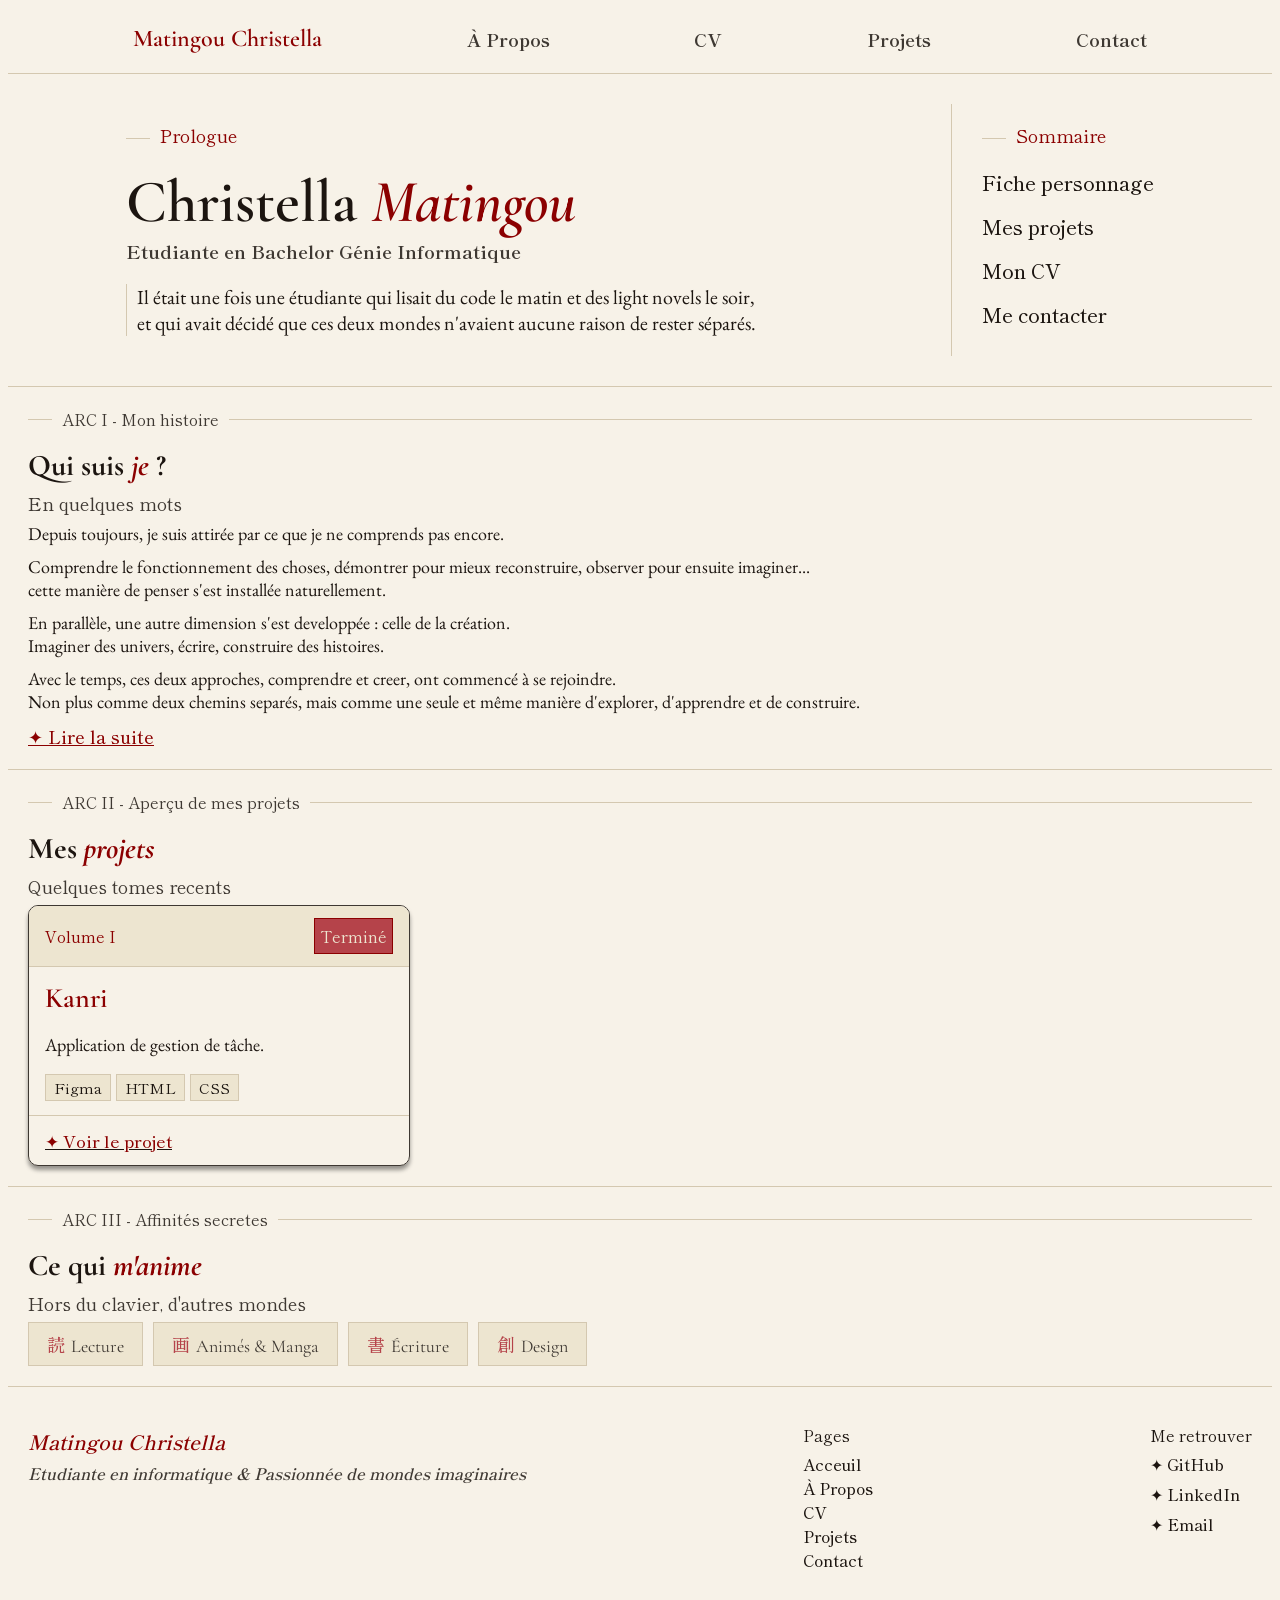
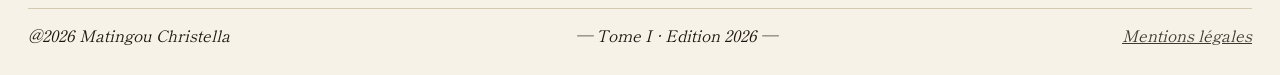
==== index.html @ 377add86 "Rename home.html to index.html" ====
<!doctype html>
<html lang="fr">
  <head>
    <meta charset="UTF-8" />
    <meta name="viewport" content="width=device-width, initial-scale=1.0" />
    <title>Portfolio - Accueil</title>
    <link rel="stylesheet" href="style.css" />
  </head>
  <body>
    <header>
      <nav class="navigation">
        <ul>
          <li><a href="home.html" class="logo-name">Matingou Christella</a></li>
          <li><a href="aboutme.html">À Propos</a></li>
          <li><a href="cv.html">CV</a></li>
          <li><a href="project.html">Projets</a></li>
          <li><a href="contact.html">Contact</a></li>
        </ul>
      </nav>
      <hr />
    </header>
    <main>
      <section class="presentation-zone">
        <div class="prologue-zone">
          <p class="chapter-label">Prologue</p>
          <h1 class="main-title">Christella <em>Matingou</em></h1>
          <p class="subtitle">Etudiante en Bachelor Génie Informatique</p>
          <p class="presentation">
            Il était une fois une étudiante qui lisait du code le matin et des
            light novels le soir,<br />
            et qui avait décidé que ces deux mondes n'avaient aucune raison de
            rester séparés.
          </p>
        </div>
        <div class="Summary-zone">
          <p class="chapter-label">Sommaire</p>
          <ul class="summary-list">
            <li><a href="aboutme.html">Fiche personnage</a></li>
            <li><a href="project.html">Mes projets</a></li>
            <li><a href="cv.html">Mon CV</a></li>
            <li><a href="contact.html">Me contacter</a></li>
          </ul>
        </div>
      </section>
      <hr />
      <section class="first-arc">
        <p class="arc-label">ARC I - Mon histoire</p>
        <h2 class="arc-label-main-title">Qui suis <em>je</em> ?</h2>
        <p class="arc-label-subtitle">En quelques mots</p>
        <div class="first-arc-contents">
          <p class="arc-story">
            Depuis toujours, je suis attirée par ce que je ne comprends pas
            encore.
          </p>
          <p class="arc-story">
            Comprendre le fonctionnement des choses, démontrer pour mieux
            reconstruire, observer pour ensuite imaginer...<br />
            cette manière de penser s'est installée naturellement.
          </p>
          <p class="arc-story">
            En parallèle, une autre dimension s'est developpée : celle de la
            création.<br />
            Imaginer des univers, écrire, construire des histoires.
          </p>
          <p class="arc-story">
            Avec le temps, ces deux approches, comprendre et creer, ont commencé
            à se rejoindre. <br />Non plus comme deux chemins separés, mais
            comme une seule et même manière d'explorer, d'apprendre et de
            construire.
          </p>
          <a href="aboutme.html">✦ Lire la suite</a>
        </div>
      </section>
      <hr />
      <section class="second-arc">
        <p class="arc-label">ARC II - Aperçu de mes projets</p>
        <h2 class="arc-label-main-title">Mes <em>projets</em></h2>
        <p class="arc-label-subtitle">Quelques tomes recents</p>
        <article class="first-project">
          <div class="project-card">
            <div class="project-card-top">
              <p class="project-card-title">Volume I</p>
              <p class="project-card-statut">Terminé</p>
            </div>
            <div class="project-card-content">
              <h2 class="project-title">Kanri</h2>
              <div class="project-description">
                <p class="decription-project">
                  Application de gestion de tâche.
                </p>
              </div>
              <div class="project-tags">
                <span class="project-tag">Figma</span>
                <span class="project-tag">HTML</span>
                <span class="project-tag">CSS</span>
              </div>
            </div>
            <div class="project-card-bottom">
              <div class="project-link">
                <a href="Projets/Kanri.html">✦ Voir le projet </a>
              </div>
            </div>
          </div>
        </article>
      </section>
      <hr />
      <section class="third-arc">
        <p class="arc-label">ARC III - Affinités secretes</p>
        <h2 class="arc-label-main-title">Ce qui <em>m'anime</em></h2>
        <p class="arc-label-subtitle">Hors du clavier, d'autres mondes</p>
        <div class="chips">
          <span class="chip"><span class="chip-kanji">読</span>Lecture</span>
          <span class="chip"
            ><span class="chip-kanji">画</span>Animés & Manga</span
          >
          <span class="chip"><span class="chip-kanji">書</span>Écriture</span>
          <span class="chip"><span class="chip-kanji">創</span>Design</span>
        </div>
      </section>
    </main>
    <footer>
      <hr />
      <section class="footer-top">
        <div class="footer-title">
          <p class="footer-logo">Matingou Christella</p>
          <p class="footer-subtitle">
            Etudiante en informatique & Passionnée de mondes imaginaires
          </p>
        </div>
        <div clas="footer-nav">
          <p class="footer-nav-title">Pages</p>
          <ul class="foot-nav">
            <li><a href="home.html">Acceuil</a></li>
            <li><a href="aboutme.html">À Propos</a></li>
            <li><a href="cv.html">CV</a></li>
            <li><a href="project.html">Projets</a></li>
            <li><a href="contact.html">Contact</a></li>
          </ul>
        </div>
        <div class="footer-social">
          <p class="footer-social-title">Me retrouver</p>
          <ul class="foot-nav">
            <li><a href="#">✦ GitHub</a></li>
            <li><a href="#">✦ LinkedIn</a></li>
            <li><a href="christellamatingou@gmail.com">✦ Email</a></li>
          </ul>
        </div>
      </section>
      <section class="footer-bottom">
        <span>@2026 Matingou Christella</span>
        <span>— Tome I · Edition 2026 —</span>
        <a href="mentions.html">Mentions légales</a>
      </section>
    </footer>
  </body>
</html>
---- style.css ----
/*Police globale*/
@import url("https://fonts.googleapis.com/css2?family=Cormorant+Garamond:ital,wght@0,300..700;1,300..700&family=Inter:ital,opsz,wght@0,14..32,100..900;1,14..32,100..900&family=Shippori+Mincho&display=swap");
@import url("https://fonts.googleapis.com/css2?family=Inter:ital,opsz,wght@0,14..32,100..900;1,14..32,100..900&family=Shippori+Mincho&display=swap");
@import url("https://fonts.googleapis.com/css2?family=Cormorant+Garamond:ital,wght@0,300..700;1,300..700&family=EB+Garamond:ital,wght@0,400..800;1,400..800&family=Inter:ital,opsz,wght@0,14..32,100..900;1,14..32,100..900&family=Shippori+Mincho&display=swap");
/*Variables CSS globales*/
:root {
  --back-color: #f7f2e8;
  --main-color: #1c1510;
  --main-accent: #8b0000;
  --soft-accent: #b5434a;
  --border-color: #d4c8b0;
  --sub-color: #3e3832;
  --back-color-dark: #ede5d0;
  --primary-font: "Cormorant Garamond", serif;
  --secondary-font: "Shippori Mincho", serif;
  --tertiary-font: "EB Garamond", serif;
}
/*Variables mode sombre*/
:root.dark {
  --back-color: #0e0b09;
  --main-color: #ede5d0;
  --main-accent: #c0282e;
  --soft-accent: #8b0000;
  --border-color: #2a2018;
}

/*Style global*/
body {
  background-color: var(--back-color);
  color: var(--main-color);
  padding: 0;
  min-height: 100vh;
  display: flex;
  flex-direction: column;
}
main {
  flex: 1;
}
nav ul {
  list-style: none;
  display: flex;
  align-items: center;
  justify-content: space-evenly;
  gap: 20px;
  padding: 0;
  font-family: var(--secondary-font);
}
.logo-name {
  font-family: var(--primary-font);
  font-size: 24px;
  color: var(--main-accent);
  font-weight: 600;
}
nav a {
  text-decoration: none;
  color: var(--sub-color);
  font-weight: bold;
  font-size: 18px;
}
nav a:hover {
  color: var(--soft-accent);
}
hr {
  border: none;
  border-top: 1px solid;
  border-color: var(--border-color);
  margin: 20px 0;
}
div a:hover {
  color: var(--soft-accent);
  text-decoration: underline;
}
/*footer*/
footer {
  font-family: var(--secondary-font);
}
.footer-top {
  display: flex;
  justify-content: space-between;
  align-items: flex-start;
  gap: 20px;
  margin: 20px;
}
.footer-bottom {
  display: flex;
  justify-content: space-between;
  align-items: center;
  margin: 20px;
  border-top: 1px solid var(--border-color);
  padding-top: 14px;
}
.footer-nav ul,
.footer-social ul {
  list-style: none;
  padding: 0;
  display: flex;
  flex-direction: column;
  gap: 6px;
}
.foot-nav {
  margin-top: 2px;
  font-size: 16px;
}
.footer-logo {
  font-size: 20px;
  margin-bottom: 5px;
  font-style: italic;
  font-weight: 600;
  color: var(--main-accent);
}
.footer-subtitle {
  font-size: 16px;
  color: var(--sub-color);
  margin-top: 5px;
  font-style: italic;
  font-weight: 600;
}
.footer-nav-title {
  font-size: 16x;
  margin-bottom: 5px;
}
.footer-social-title {
  font-size: 16px;
  margin-bottom: 5px;
}
.footer-bottom {
  font-size: 16px;
  font-style: italic;
}
.footer-bottom a {
  color: var(--sub-color);
  text-decoration: underline;
  text-decoration-color: var(--sub-color);
}
/*page d'accueil*/

.presentation-zone {
  display: flex;
  padding: 10px 20px;
  justify-content: space-around;
}
div ul {
  list-style: none;
  padding: 0;
  font-family: var(--secondary-font);
  font-size: 20px;
}
div a {
  text-decoration: none;
  color: var(--main-color);
  font-weight: 500;
}

.Summary-zone {
  align-items: center;
  border-left: 1px solid var(--border-color);
  padding-left: 30px;
}
.summary-list {
  display: flex;
  flex-direction: column;
  align-items: flex-start;
  gap: 15px;
}
.presentation {
  font-family: var(--tertiary-font);
  font-size: 20px;
  padding-left: 10px;
  border-left: 0.5px solid var(--border-color);
}

.chapter-label {
  font-family: var(--secondary-font);
  font-size: 18px;
  color: var(--main-accent);
}

.chapter-label::before {
  content: "";
  display: inline-block;
  width: 24px;
  height: 1px;
  background-color: var(--border-color);
  vertical-align: middle;
  margin-right: 10px;
}
.main-title {
  font-family: var(--primary-font);
  font-size: 60px;
  font-weight: 600;
  color: var(--main-color);
  margin: auto;
}
em {
  color: var(--main-accent);
}
.subtitle {
  font-family: var(--secondary-font);
  font-size: 18px;
  font-weight: 700;
  color: var(--sub-color);
  margin: 0;
}
.first-arc,
.second-arc,
.third-arc {
  display: flex;
  flex-direction: column;
  padding: 0 20px;
}

.arc-label {
  font-family: var(--secondary-font);
  font-size: 16px;
  color: var(--sub-color);
  margin-top: 0;
  display: flex;
  align-items: center;
}
.arc-label::before {
  content: "";
  display: inline-block;
  width: 24px;
  height: 1px;
  background-color: var(--border-color);
  vertical-align: middle;
  margin-right: 10px;
}
.arc-story {
  font-family: var(--tertiary-font);
  font-size: 18px;
  color: var(--main-color);
  margin: 0;
}
.arc-label::after {
  content: "";
  display: inline-block;
  flex: 1;
  height: 1px;
  background-color: var(--border-color);
  vertical-align: middle;
  margin-left: 10px;
}
.arc-label-main-title {
  font-family: var(--primary-font);
  font-size: 30px;
  margin: 0;
  padding-bottom: 6px;
}
.arc-label-subtitle {
  font-family: var(--secondary-font);
  font-size: 18px;
  color: var(--sub-color);
  margin: 0;
  padding-bottom: 6px;
}
.first-arc-contents {
  display: flex;
  flex-direction: column;
  gap: 10px;
}
.first-arc-contents a {
  font-size: 18px;
  font-family: var(--secondary-font);
  color: var(--main-accent);
  text-decoration: underline;
}
.chips {
  display: flex;
  gap: 10px;
}
.chip {
  font-family: var(--primary-font);
  font-size: 18px;
  color: var(--sub-color);
  padding: 8px 18px;
  border: 1px solid var(--border-color);
  background: var(--back-color-dark);
}
.chip-kanji {
  font-family: var(--secondary-font);
  font-size: 18px;
  color: var(--soft-accent);
  margin-right: 6px;
  font-weight: 500;
}
/*Page À Propos*/
.name-part {
  font-family: var(--primary-font);
  font-size: 35px;
  color: var(--main-color);
  margin: 5px;
}
.class-part {
  font-family: var(--secondary-font);
  font-size: 18px;
  color: var(--main-accent);
  margin: 5px;
}
.part-label {
  font-family: var(--secondary-font);
  font-size: 16px;
  color: var(--sub-color);
  margin: 20px;
  display: flex;
  align-items: center;
}
.part-label::before {
  content: "";
  display: inline-block;
  width: 24px;
  height: 1px;
  background-color: var(--border-color);
  vertical-align: middle;
  margin-right: 10px;
}
.part-label::after {
  content: "";
  display: inline-block;
  flex: 1;
  height: 1px;
  background-color: var(--border-color);
  vertical-align: middle;
  margin-left: 10px;
}

.chapters {
  display: flex;
  flex-direction: column;
  gap: 16px;
  margin: 20px;
}
.chap-timeline {
  display: flex;
  flex-direction: column;
  align-items: center;
}
.chap-dot {
  width: 10px;
  height: 10px;
  border-radius: 50%;
  border: 1px solid var(--main-accent);
  background: var(--back-color);
  flex-shrink: 0;
}
.chap-line {
  flex: 1;
  width: 1px;
  background: var(--border-color);
  margin-top: 4px;
}
.first-chapter,
.second-chapter,
.third-chapter {
  display: flex;
  gap: 16px;
}

.statut {
  display: flex;
  align-items: center;
  margin: 20px;
}

.chap-num {
  font-family: var(--secondary-font);
  color: var(--main-accent);
  font-size: 17px;
}
.chap-title {
  font-family: var(--primary-font);
  color: var(--main-color);
  font-size: 25px;
  margin: 5px;
}
.chap-text {
  font-family: var(--tertiary-font);
  color: var(--main-color);
  font-size: 19px;
}
.stats-zone {
  display: grid;
  grid-template-columns: 1fr 1fr;
  gap: 8px 20px;
}
.stat-part {
  display: flex;
  flex-direction: column;
  gap: 3px;
  padding: 8px 10px;
  border: 0.5px solid var(--border-color);
  background-color: var(--back-color-dark);
}
.infos-part-zone {
  display: flex;
  flex-direction: column;
  gap: 15px;
  flex: 1;
}
.stat-name {
  margin: 0;
  font-family: var(--secondary-font);
  font-size: 16px;
  color: var(--sub-color);
  padding-bottom: 6px;
}
.stat-value {
  margin: 0;
  padding-bottom: 6px;
  font-family: var(--tertiary-font);
  font-size: 18px;
  color: var(--main-color);
}
.hobbies-zone {
  display: grid;
  grid-template-columns: 1fr 1fr;
  gap: 10px;
}
.hobbies-card {
  display: flex;
  align-items: flex-start;
  padding: 12px;
  border: 1px solid var(--border-color);
  background-color: var(--back-color-dark);
  gap: 12px;
}
.hobby-kanji {
  font-family: var(--secondary-font);
  font-size: 25px;
  color: var(--soft-accent);
  font-weight: 500;
}
.hobby-name {
  font-size: 20px;
  font-family: var(--primary-font);
  color: var(--main-color);
  margin-bottom: 5px;
}
.hobby-value {
  font-size: 17px;
  font-family: var(--tertiary-font);
  color: var(--sub-color);
  margin: 10px;
}
/*Page Contact*/
.epilogue-zone {
  display: flex;
  align-items: center;
  flex-direction: column;
  justify-content: center;
}
.epilogue-label {
  font-family: var(--secondary-font);
  font-size: 20px;
  color: var(--sub-color);
  margin: 10px;
}
.epilogue-label::before {
  content: "";
  display: inline-block;
  width: 300px;
  height: 1px;
  background-color: var(--border-color);
  vertical-align: middle;
  margin-right: 10px;
}
.epilogue-label::after {
  content: "";
  display: inline-block;
  width: 300px;
  height: 1px;
  background-color: var(--border-color);
  vertical-align: middle;
  margin-left: 10px;
}
.epilogue-title {
  font-family: var(--primary-font);
  font-size: 45px;
  margin: 5px;
}
.epilogue-subtitle {
  font-family: var(--secondary-font);
  color: var(--sub-color);
  font-size: 17px;
  margin: 2px;
  font-weight: 600;
}
.contact-zone {
  display: flex;
  margin: 20px;
  gap: 20px;
}
.find-me-label {
  font-family: var(--secondary-font);
  font-size: 20px;
  margin-top: 10px;
}
.find-me-label::before {
  content: "";
  display: inline-block;
  width: 35px;
  height: 1px;
  background-color: var(--border-color);
  vertical-align: middle;
  margin-right: 10px;
}
.find-me-label::after {
  content: "";
  display: inline-block;
  width: 110px;
  height: 1px;
  background-color: var(--border-color);
  vertical-align: middle;
  margin-left: 10px;
}
.find-me-info {
  display: flex;
  flex-direction: column;
  font-family: var(--secondary-font);
  font-size: 16px;
}
.find-me-part {
  width: 350px;
  padding-right: 50px;
  border-right: 1px solid;
  border-color: var(--border-color);
}
.email-part {
  display: flex;
  gap: 15px;
}
.email-zone {
  display: flex;
  flex-direction: column;
  gap: 5px;
}
.email-text-title,
.link-title {
  margin: 0;
}
.email-text,
.link-text {
  margin: 0;
  color: var(--main-accent);
}

.link-part {
  display: flex;
  gap: 15px;
}
.link-zone {
  display: flex;
  flex-direction: column;
  gap: 5px;
}
.form-part-label {
  font-family: var(--secondary-font);
  font-size: 20px;
  margin-top: 10px;
  display: flex;
  align-items: center;
}
.form-part-label::before {
  content: "";
  display: inline-block;
  width: 35px;
  height: 1px;
  background-color: var(--border-color);
  vertical-align: middle;
  margin-right: 10px;
}
.form-part-label::after {
  content: "";
  display: inline-block;
  flex: 1;
  height: 1px;
  background-color: var(--border-color);
  vertical-align: middle;
  margin-left: 10px;
}
.form-part {
  display: flex;
  flex-direction: column;
  flex: 1;
}
.form-zone {
  font-size: 18px;
  font-family: var(--secondary-font);
}
.form-row {
  display: flex;
  flex-direction: column;
}

.form-group {
  display: flex;
  flex-direction: column;
  padding-bottom: 10px;
}
.form-group input {
  width: 85%;
  padding: 8px 12px;
  font-size: 16px;
  background-color: var(--back-color-dark);
  border-color: var(--border-color);
  font-family: var(--tertiary-font);
  border: 0.5px solid;
}
.form-group textarea {
  width: 85%;
  padding: 10px 12px;
  height: 175px;
  font-size: 16px;
  background-color: var(--back-color-dark);
  font-family: var(--tertiary-font);
}
.form-group label {
  padding-bottom: 10px;
}
button {
  font-size: 16px;
  background-color: var(--main-accent);
  color: var(--back-color);
  font-family: var(--secondary-font);
  padding: 12px 28px;
  width: 89%;
  margin-top: 10px;
}
/*Page Mentions legales*/
.mentions-titles {
  display: flex;
  align-items: center;
  flex-direction: column;
  justify-content: center;
}
.mentions-label {
  font-family: var(--secondary-font);
  font-size: 20px;
  color: var(--sub-color);
  margin: 10px;
}
.mentions-label::before {
  content: "";
  display: inline-block;
  width: 300px;
  height: 1px;
  background-color: var(--border-color);
  vertical-align: middle;
  margin-right: 10px;
}
.mentions-label::after {
  content: "";
  display: inline-block;
  width: 300px;
  height: 1px;
  background-color: var(--border-color);
  vertical-align: middle;
  margin-left: 10px;
}
.mentions-title {
  font-family: var(--primary-font);
  font-size: 45px;
  margin: 5px;
}
.mentions-subtitle {
  font-family: var(--secondary-font);
  color: var(--sub-color);
  font-size: 17px;
  margin: 2px;
  font-weight: 600;
}
.label {
  font-family: var(--secondary-font);
  color: var(--sub-color);
  font-size: 18px;
}
.label::before {
  content: "";
  display: inline-block;
  width: 40px;
  height: 1px;
  background-color: var(--border-color);
  vertical-align: middle;
  margin-right: 10px;
}
.label::after {
  content: "";
  display: inline-block;
  width: 400px;
  height: 1px;
  background-color: var(--border-color);
  vertical-align: middle;
  margin-left: 10px;
}
.mention {
  display: flex;
  justify-content: center;
  align-items: center;
  flex-direction: column;
}
.info-value {
  display: flex;
  flex-direction: column;
}
.name-mention {
  display: inline-flex;
  font-family: var(--secondary-font);
  font-size: 18px;
  justify-content: space-between;
}
.statut-mention {
  display: inline-flex;
  justify-content: space-between;
  font-family: var(--secondary-font);
  font-size: 18px;
}
.mail-mention {
  display: inline-flex;
  justify-content: space-between;
  font-family: var(--secondary-font);
  font-size: 18px;
  gap: 263px;
}
.hebergeur-mention {
  display: inline-flex;
  justify-content: space-between;
  font-family: var(--secondary-font);
  font-size: 18px;
  gap: 430px;
}
.address-mention {
  display: inline-flex;
  justify-content: space-between;
  font-family: var(--secondary-font);
  font-size: 18px;
}
.text {
  display: flex;
  justify-content: center;
  font-family: var(--tertiary-font);
  color: var(--main-color);
  width: 650px;
  font-size: 18px;
}

/*page CV*/
.cv-title-zone {
  display: flex;
  flex-direction: column;
  align-items: center;
  justify-content: center;
}
.cv-label {
  font-family: var(--secondary-font);
  font-size: 20px;
  color: var(--sub-color);
  margin: 10px;
}
.cv-label::before {
  content: "";
  display: inline-block;
  width: 300px;
  height: 1px;
  background-color: var(--border-color);
  vertical-align: middle;
  margin-right: 10px;
}
.cv-label::after {
  content: "";
  display: inline-block;
  width: 300px;
  height: 1px;
  background-color: var(--border-color);
  vertical-align: middle;
  margin-left: 10px;
}
.cv-main-title {
  font-family: var(--primary-font);
  font-size: 45px;
  margin: 5px;
}
.cv-subtitle {
  font-family: var(--secondary-font);
  color: var(--sub-color);
  font-size: 17px;
  margin: 2px;
  font-weight: 600;
}
.cv-contents {
  display: flex;
}
.cv-left-parts {
  display: flex;
  flex-direction: column;
  gap: 6px;
  margin: 20px;
  padding-right: 50px;
  border-right: 0.5px solid;
  border-color: var(--border-color);
}
.cv-part-title {
  font-family: var(--secondary-font);
  font-size: 18px;
  color: var(--main-accent);
  padding-bottom: 6px;
  border-bottom: 0.5px solid;
  border-color: var(--border-color);
  margin-top: 0;
}
.cv-part {
  font-family: var(--tertiary-font);
  font-size: 17px;
  color: var(--main-color);
}
.skills-contents {
  display: flex;
  flex-direction: column;
  gap: 3px;
  margin-bottom: 10px;
}
.skill-name {
  display: flex;
  justify-content: space-between;
  align-items: center;
  width: 350px;
  margin: 0;
}
.skill-bar {
  height: 2px;
  background-color: var(--border-color);
  border-radius: 1px;
  overflow: hidden;
}
.skill-fill {
  height: 100%;
  background-color: var(--soft-accent);
  border-radius: 1px;
}
.s1,
.s3 {
  width: 90%;
}
.s2 {
  width: 85%;
}
.s4 {
  width: 60%;
}
.s5 {
  width: 45%;
}
.s6 {
  width: 45%;
}
.s7 {
  width: 60%;
}
.s8 {
  width: 75%;
}
.s9 {
  width: 70%;
}
.s10 {
  width: 50%;
}
.language-contents {
  display: flex;
  justify-content: space-between;
  padding-bottom: 10px;
  border-bottom: 0.5px solid;
  border-color: var(--border-color);
}
.language-contents:last-child {
  border-bottom: none;
}
.language-name {
  margin: 0;
}
.language-level {
  margin: 0;
}
.cv-right-parts {
  display: flex;
  flex-direction: column;
  gap: 6px;
  margin: 20px;
  width: stretch;
}
.cv-infos-zone {
  display: flex;
}
.cv-infos-timeline {
  display: flex;
  flex-direction: column;
  align-items: center;
}
.cv-dot {
  width: 10px;
  height: 10px;
  border-radius: 50%;
  border: 1px solid var(--main-accent);
  background: var(--back-color);
  flex-shrink: 0;
}
.cv-line {
  flex: 1;
  width: 1px;
  background: var(--border-color);
  margin-top: 4px;
}
.cv-infos-contents {
  padding-left: 15px;
  padding-bottom: 15px;
}
.cv-infos-contents p {
  margin: 0;
  padding-bottom: 5px;
}
.cv-info-date {
  color: var(--main-accent);
}
.cv-info-title {
  font-family: var(--primary-font);
  font-size: 18px;
  font-weight: 600;
}
.cv-info-desc ::before {
  content: "✦";
}
/*Page Projets*/
.project-title-zone {
  display: flex;
  flex-direction: column;
  align-items: center;
  justify-content: center;
}
.project-label {
  font-family: var(--secondary-font);
  font-size: 20px;
  color: var(--sub-color);
  margin: 10px;
}
.project-label::before {
  content: "";
  display: inline-block;
  width: 300px;
  height: 1px;
  background-color: var(--border-color);
  vertical-align: middle;
  margin-right: 10px;
}
.project-label::after {
  content: "";
  display: inline-block;
  width: 300px;
  height: 1px;
  background-color: var(--border-color);
  vertical-align: middle;
  margin-left: 10px;
}
.project-main-title {
  font-family: var(--primary-font);
  font-size: 45px;
  margin: 5px;
}
.project-subtitle {
  font-family: var(--secondary-font);
  color: var(--sub-color);
  font-size: 17px;
  margin: 2px;
  font-weight: 600;
  padding-bottom: 10px;
}
.Project-zone {
  margin: 20px;
}
.project-grid {
  display: flex;
  gap: 20px;
}
.project-card {
  border-radius: 10px;
  display: flex;
  flex-direction: column;
  border: 1px solid;
  border-color: var(--sub-color);
  border-width: 1px;
  overflow: hidden;
  box-shadow: 0 4px 4px rgba(0, 0, 0, 0.4);
  max-width: 380px;
  max-height: 450px;
}

.project-card-top {
  padding: 12px 16px;
  display: flex;
  justify-content: space-between;
  align-items: center;
  border-bottom: 1px solid;
  border-color: var(--border-color);
  background-color: var(--back-color-dark);
  font-family: var(--secondary-font);
}
.project-card-title {
  font-size: 16px;
  color: var(--main-accent);
  margin: 0;
}
.project-card-statut {
  border: 0.5px solid;
  border-color: var(--main-accent);
  padding: 5px;
  background-color: rgba(181, 67, 74, 1);
  color: #ede5d0;
  margin: 0;
}
.project-card-content {
  padding: 14px 16px;
  display: flex;
  flex-direction: column;
  font-family: var(--secondary-font);
  border-bottom: 1px solid;
  border-color: var(--border-color);
}
.project-title {
  font-family: var(--primary-font);
  font-size: 28px;
  color: var(--main-accent);
  font-weight: 600;
  margin: 0;
}
.project-tags {
  display: flex;
  flex-wrap: wrap;
  gap: 5px;
}
.project-tag {
  font-size: 15px;
  padding: 2px 8px;
  border: 1px solid var(--border-color);
  background-color: var(--back-color-dark);
  font-family: var(--secondary-font);
}
.project-description {
  font-family: var(--tertiary-font);
  font-size: 18px;
}
.project-card-bottom {
  padding: 12px 16px;
  font-family: var(--secondary-font);
  font-size: 17px;
  text-decoration: underline;
}
.project-link a {
  color: var(--main-accent);
}
/*page projet 1*/
.kanri-titles-zone {
  margin: 20px;
}
.kanri-label {
  font-family: var(--secondary-font);
  font-size: 20px;
  color: var(--soft-accent);
  margin: 10px;
}
.kanri-label::before {
  content: "";
  display: inline-block;
  width: 24px;
  height: 1px;
  background-color: var(--border-color);
  vertical-align: middle;
  margin-right: 10px;
}
.kanri-main-title {
  font-family: var(--primary-font);
  font-size: 45px;
  margin: 5px;
  color: var(--main-accent);
}
.kanri-subtitle {
  font-family: var(--secondary-font);
  color: var(--sub-color);
  font-size: 17px;
  margin: 2px;
  font-weight: 600;
  padding-bottom: 12px;
}
.project-banner {
  width: 100%;
  height: 230px;
  object-fit: cover;
  border-radius: 10px;
}
/*.imag-project {
  margin: 20px;
}*/
.project-infos {
  display: flex;
  gap: 16px;
  font-family: var(--secondary-font);
}
.project-infos-item {
  display: flex;
  gap: 6px;
  flex-direction: column;
}
.project-infos-label {
  color: var(--sub-color);
  padding-bottom: 3px;
  border-bottom: 0.3px solid var(--sub-color);
}
.project-description-label {
  font-family: var(--secondary-font);
  font-size: 18px;
  margin: 5px 20px;
}
.project-description-label::before {
  content: "";
  display: inline-block;
  width: 24px;
  height: 1px;
  background-color: var(--border-color);
  vertical-align: middle;
  margin-right: 10px;
}
.project-description-label::after {
  content: "";
  display: inline-block;
  width: 88%;
  height: 1px;
  background-color: var(--border-color);
  vertical-align: middle;
  margin-left: 10px;
}
.project-description-content {
  margin: 20px;
}
.used-skill-zone {
  margin: 20px;
}
.used-skills-label {
  font-family: var(--secondary-font);
  font-size: 18px;
}
.used-skills-label::before {
  content: "";
  display: inline-block;
  width: 24px;
  height: 1px;
  background-color: var(--border-color);
  vertical-align: middle;
  margin-right: 10px;
}
.used-skills-label::after {
  content: "";
  display: inline-block;
  width: 80%;
  height: 1px;
  background-color: var(--border-color);
  vertical-align: middle;
  margin-left: 10px;
}
.back-link a {
  display: flex;
  align-items: center;
}
.back-icon {
  display: flex;
  align-items: center;
}

/*────────────────────────────────────Responsive Design────────────────────────────────────*/

@media (max-width: 768px) {
  /* Navigation */
  nav ul {
    justify-content: center;
    gap: 10px;
  }
  .logo-name {
    font-size: 18px;
    width: 100%;
    text-align: center;
  }
  nav a {
    font-size: 16px;
  }
  /* HOME */
  .presentation-zone {
    flex-direction: column;
    gap: 20px;
  }
  .Summary-zone {
    border-left: none;
    border-top: 1px solid var(--border-color);
    padding-left: 0;
    padding-top: 20px;
  }
  .main-title {
    font-size: 36px;
  }
  .chips {
    flex-wrap: wrap;
  }

  /* ABOUT ME */
  .statut {
    flex-direction: column;
    align-items: flex-start;
  }
  .stats-zone {
    grid-template-columns: 1fr;
  }
  .skill-name {
    width: 100%;
  }

  /* CV  */
  .cv-contents {
    flex-direction: column;
  }
  .cv-left-parts {
    border-right: none;
    border-bottom: 1px solid var(--border-color);
    padding-right: 0;
    padding-bottom: 20px;
  }

  /* PROJETS  */
  .project-grid {
    flex-direction: column;
  }
  .project-card {
    max-width: 100%;
  }
  .project-label::before,
  .project-label::after {
    width: 60px;
  }

  /* FOOTER  */
  .footer-top {
    gap: 24px;
  }
  .footer-bottom {
    flex-direction: column;
    gap: 8px;
    text-align: center;
  }

  /*  CONTACT  */
  .contact-zone {
    flex-direction: column;
    gap: 20px;
  }
}
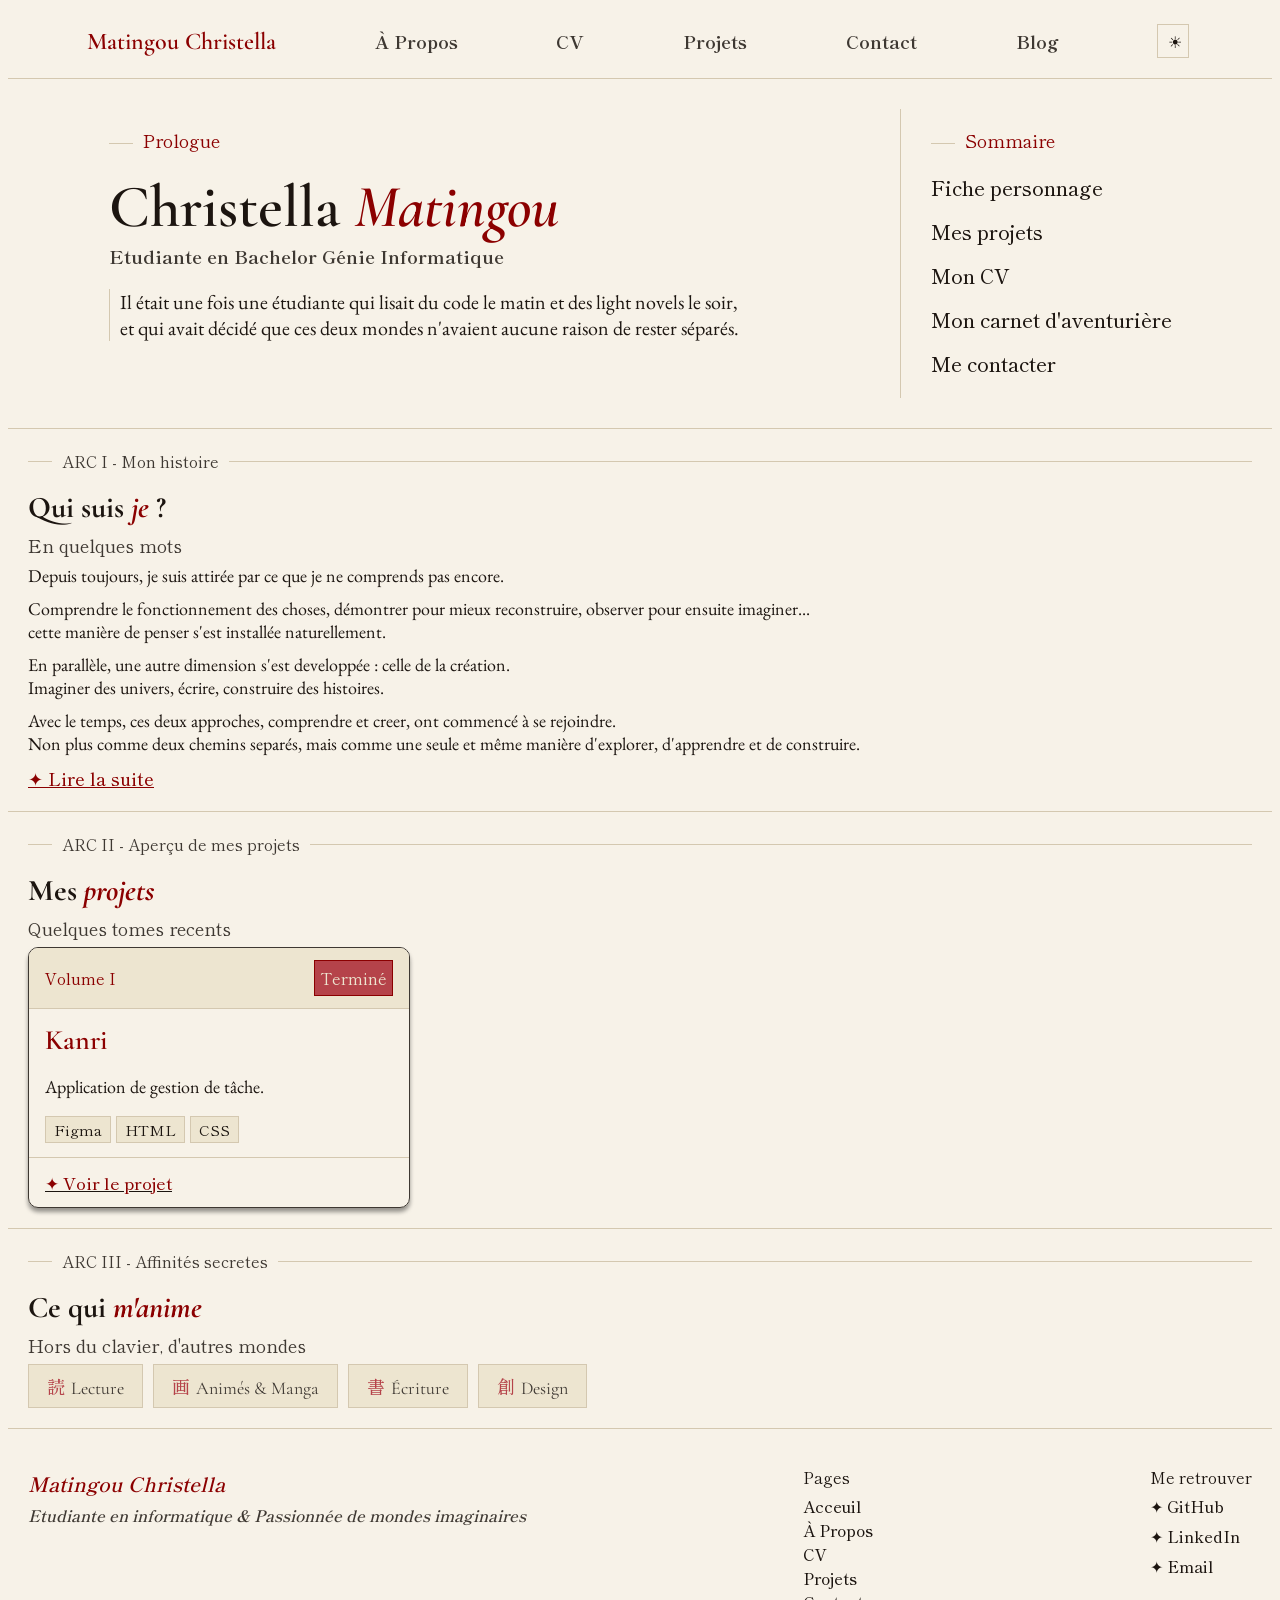
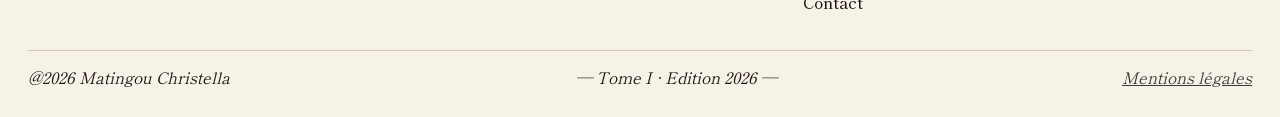
==== commit 31571942: "Updated 2 files: blog.html, index.html" ====
--- a/index.html
+++ b/index.html
@@ -10,11 +10,17 @@
     <header>
       <nav class="navigation">
         <ul>
-          <li><a href="home.html" class="logo-name">Matingou Christella</a></li>
+          <li>
+            <a href="index.html" class="logo-name">Matingou Christella</a>
+          </li>
           <li><a href="aboutme.html">À Propos</a></li>
           <li><a href="cv.html">CV</a></li>
           <li><a href="project.html">Projets</a></li>
           <li><a href="contact.html">Contact</a></li>
+          <li><a href="blog.html">Blog</a></li>
+          <li>
+            <button id="theme-toggle" class="toggle-btn">☀</button>
+          </li>
         </ul>
       </nav>
       <hr />
@@ -38,6 +44,7 @@
             <li><a href="aboutme.html">Fiche personnage</a></li>
             <li><a href="project.html">Mes projets</a></li>
             <li><a href="cv.html">Mon CV</a></li>
+            <li><a href="blog.html">Mon carnet d'aventurière</a></li>
             <li><a href="contact.html">Me contacter</a></li>
           </ul>
         </div>
@@ -130,7 +137,7 @@
         <div clas="footer-nav">
           <p class="footer-nav-title">Pages</p>
           <ul class="foot-nav">
-            <li><a href="home.html">Acceuil</a></li>
+            <li><a href="index.html">Acceuil</a></li>
             <li><a href="aboutme.html">À Propos</a></li>
             <li><a href="cv.html">CV</a></li>
             <li><a href="project.html">Projets</a></li>
@@ -152,5 +159,6 @@
         <a href="mentions.html">Mentions légales</a>
       </section>
     </footer>
+    <script src="script.js"></script>
   </body>
 </html>
--- a/style.css
+++ b/style.css
@@ -22,6 +22,8 @@
   --main-accent: #c0282e;
   --soft-accent: #8b0000;
   --border-color: #2a2018;
+  --sub-color: #a08878;
+  --back-color-dark: #1a1208;
 }
 
 /*Style global*/
@@ -741,6 +743,10 @@
   color: var(--main-color);
   width: 650px;
   font-size: 18px;
+  margin: 0;
+}
+.text-mentions {
+  margin: 0;
 }
 
 /*page CV*/
@@ -1256,4 +1262,44 @@
     flex-direction: column;
     gap: 20px;
   }
-}
+  /* ── MENTIONS LÉGALES ── */
+  .mentions-titles {
+    padding: 0 16px;
+    text-align: center;
+  }
+
+  .info-value {
+    padding: 0 16px;
+  }
+
+  .name-mention,
+  .statut-mention,
+  .mail-mention,
+  .hebergeur-mention,
+  .address-mention {
+    flex-direction: column;
+    gap: 4px;
+  }
+
+  .propriete-rule,
+  .data-rule {
+    font-size: 14px;
+    padding: 0 16px;
+  }
+}
+/*────────────────────────────────────MODE DARK BUTTONPART ────────────────────────────────────*/
+.toggle-btn {
+  background: none; 
+  border: 1px solid var(--border-color);
+  color: var(--main-color);
+  cursor: pointer;
+  font-size: 16px;
+  padding: 4px 10px;
+  margin-top: 0;
+  font-family: var(--secondary-font);
+}
+
+.toggle-btn:hover {
+  border-color: var(--main-accent);
+  color: var(--main-accent);
+}
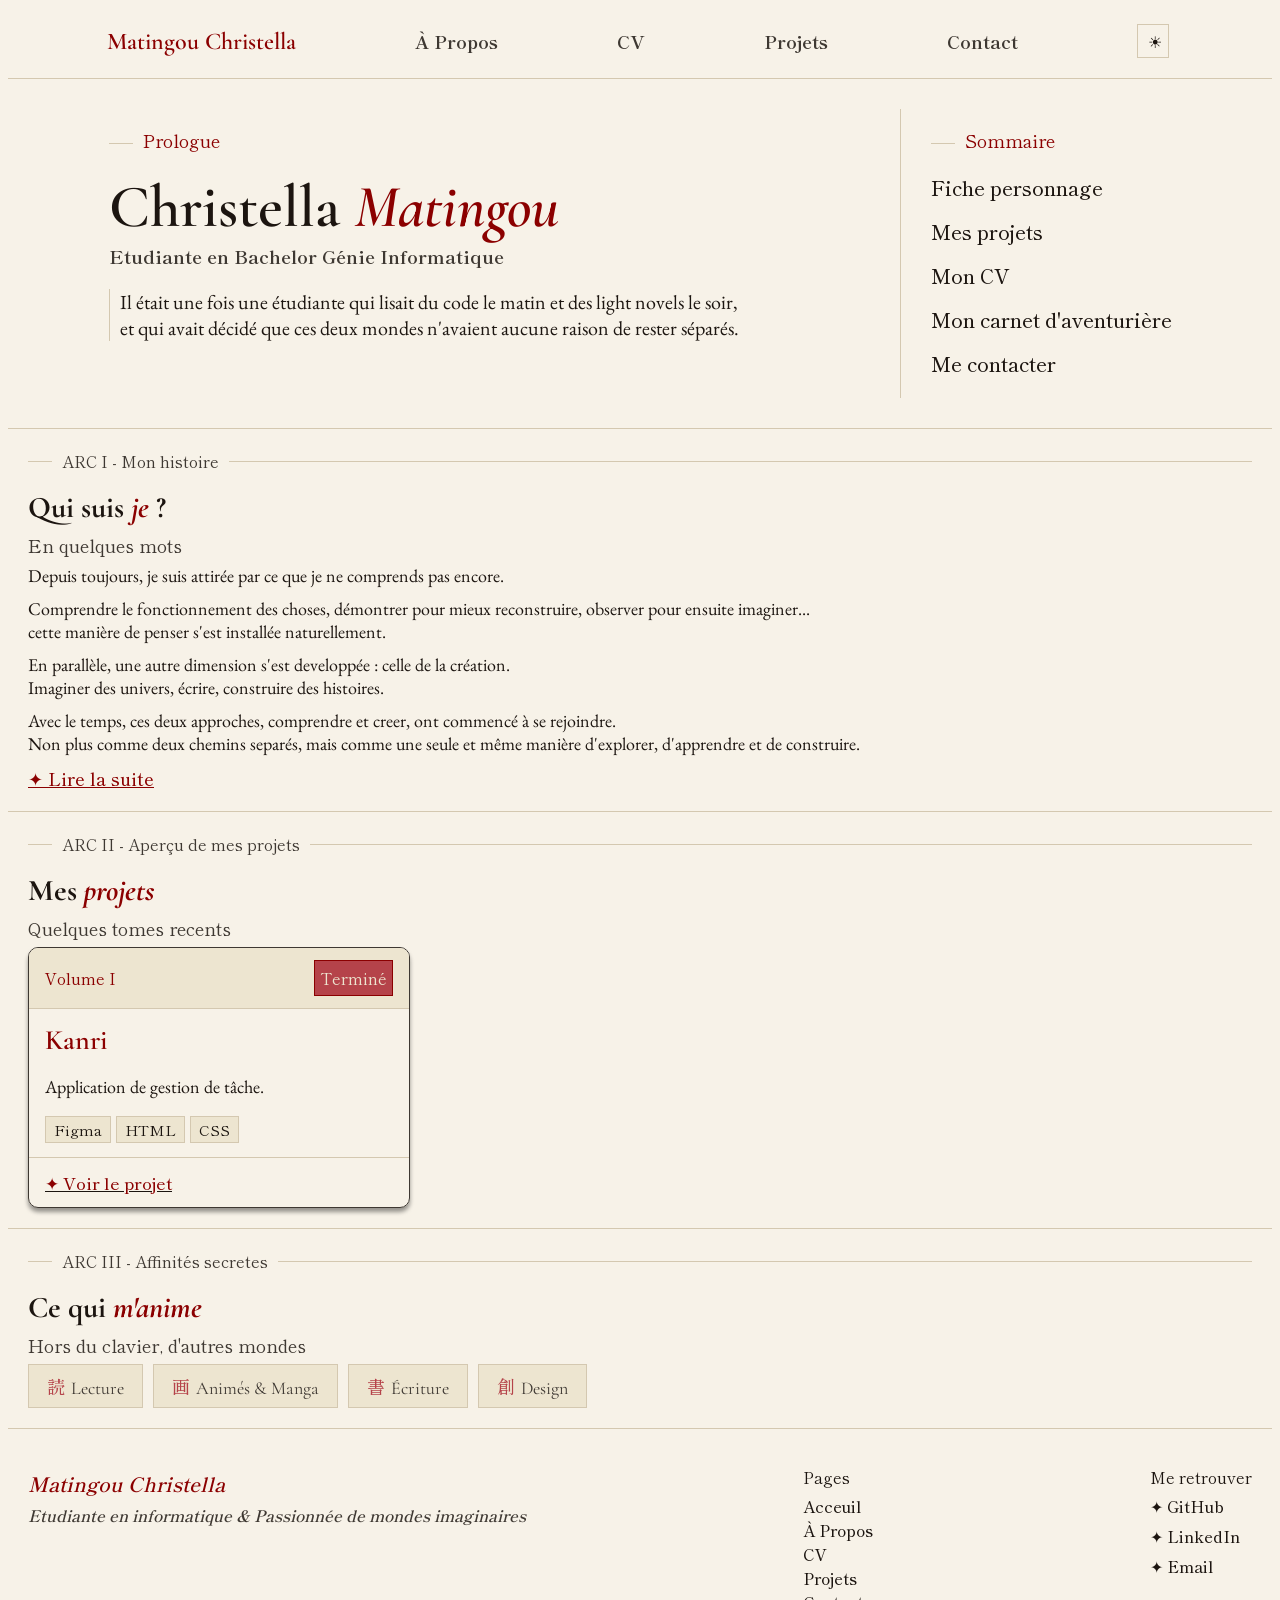
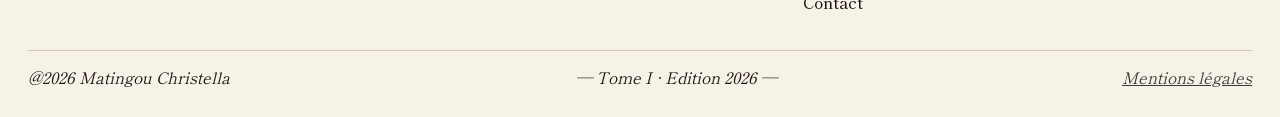
==== commit 8ea58bab: "updated the content of the website" ====
--- a/index.html
+++ b/index.html
@@ -17,7 +17,6 @@
           <li><a href="cv.html">CV</a></li>
           <li><a href="project.html">Projets</a></li>
           <li><a href="contact.html">Contact</a></li>
-          <li><a href="blog.html">Blog</a></li>
           <li>
             <button id="theme-toggle" class="toggle-btn">☀</button>
           </li>
@@ -148,7 +147,11 @@
           <p class="footer-social-title">Me retrouver</p>
           <ul class="foot-nav">
             <li><a href="#">✦ GitHub</a></li>
-            <li><a href="#">✦ LinkedIn</a></li>
+            <li>
+              <a href="www.linkedin.com/in/christella-matingou-a39aa42a0"
+                >✦ LinkedIn</a
+              >
+            </li>
             <li><a href="christellamatingou@gmail.com">✦ Email</a></li>
           </ul>
         </div>
